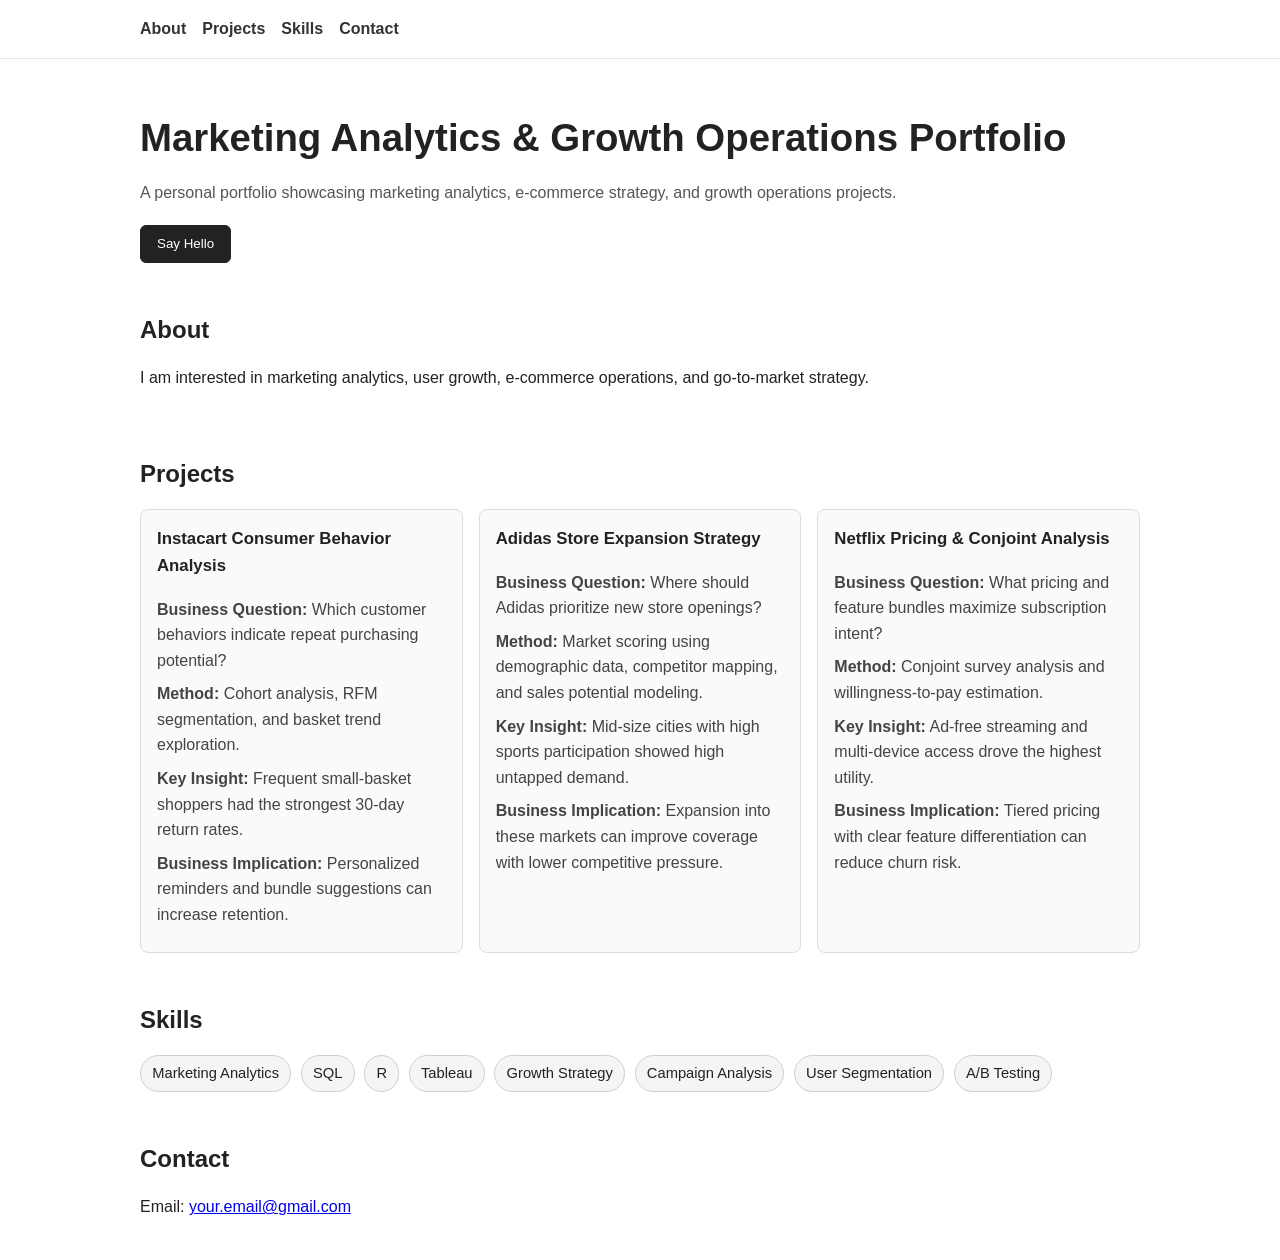
==== index.html @ 5f013a6d "Create simple personal marketing portfolio webpage" ====
<!DOCTYPE html>
<html lang="en">
  <head>
    <meta charset="UTF-8" />
    <meta name="viewport" content="width=device-width, initial-scale=1.0" />
    <title>Jessie's Marketing Portfolio</title>
    <link rel="stylesheet" href="style.css" />
  </head>
  <body>
    <!-- Top navigation bar -->
    <header class="site-header">
      <nav class="nav container">
        <a href="#about">About</a>
        <a href="#projects">Projects</a>
        <a href="#skills">Skills</a>
        <a href="#contact">Contact</a>
      </nav>
    </header>

    <main>
      <!-- Hero section: main title + subtitle -->
      <section class="hero container">
        <h1>Marketing Analytics &amp; Growth Operations Portfolio</h1>
        <p>
          A personal portfolio showcasing marketing analytics, e-commerce
          strategy, and growth operations projects.
        </p>
        <button id="thankYouBtn" type="button">Say Hello</button>
      </section>

      <!-- About section -->
      <section id="about" class="section container">
        <h2>About</h2>
        <p>
          I am interested in marketing analytics, user growth, e-commerce
          operations, and go-to-market strategy.
        </p>
      </section>

      <!-- Projects section -->
      <section id="projects" class="section container">
        <h2>Projects</h2>
        <div class="cards">
          <article class="card">
            <h3>Instacart Consumer Behavior Analysis</h3>
            <p><strong>Business Question:</strong> Which customer behaviors indicate repeat purchasing potential?</p>
            <p><strong>Method:</strong> Cohort analysis, RFM segmentation, and basket trend exploration.</p>
            <p><strong>Key Insight:</strong> Frequent small-basket shoppers had the strongest 30-day return rates.</p>
            <p><strong>Business Implication:</strong> Personalized reminders and bundle suggestions can increase retention.</p>
          </article>

          <article class="card">
            <h3>Adidas Store Expansion Strategy</h3>
            <p><strong>Business Question:</strong> Where should Adidas prioritize new store openings?</p>
            <p><strong>Method:</strong> Market scoring using demographic data, competitor mapping, and sales potential modeling.</p>
            <p><strong>Key Insight:</strong> Mid-size cities with high sports participation showed high untapped demand.</p>
            <p><strong>Business Implication:</strong> Expansion into these markets can improve coverage with lower competitive pressure.</p>
          </article>

          <article class="card">
            <h3>Netflix Pricing &amp; Conjoint Analysis</h3>
            <p><strong>Business Question:</strong> What pricing and feature bundles maximize subscription intent?</p>
            <p><strong>Method:</strong> Conjoint survey analysis and willingness-to-pay estimation.</p>
            <p><strong>Key Insight:</strong> Ad-free streaming and multi-device access drove the highest utility.</p>
            <p><strong>Business Implication:</strong> Tiered pricing with clear feature differentiation can reduce churn risk.</p>
          </article>
        </div>
      </section>

      <!-- Skills section -->
      <section id="skills" class="section container">
        <h2>Skills</h2>
        <div class="skill-tags">
          <span>Marketing Analytics</span>
          <span>SQL</span>
          <span>R</span>
          <span>Tableau</span>
          <span>Growth Strategy</span>
          <span>Campaign Analysis</span>
          <span>User Segmentation</span>
          <span>A/B Testing</span>
        </div>
      </section>

      <!-- Contact section -->
      <section id="contact" class="section container">
        <h2>Contact</h2>
        <p>Email: <a href="mailto:your.email@gmail.com">your.email@gmail.com</a></p>
      </section>
    </main>

    <script src="script.js"></script>
  </body>
</html>
---- style.css ----
/* Basic page setup */
* {
  box-sizing: border-box;
}

body {
  margin: 0;
  font-family: Arial, Helvetica, sans-serif;
  line-height: 1.6;
  color: #222;
  background-color: #ffffff;
}

.container {
  width: min(1000px, 92%);
  margin: 0 auto;
}

/* Header and navigation */
.site-header {
  border-bottom: 1px solid #e5e5e5;
  background-color: #fff;
  position: sticky;
  top: 0;
}

.nav {
  display: flex;
  gap: 1rem;
  padding: 1rem 0;
  flex-wrap: wrap;
}

.nav a {
  text-decoration: none;
  color: #333;
  font-weight: 600;
}

.nav a:hover {
  color: #000;
}

/* Hero section */
.hero {
  padding: 3rem 0 1.5rem;
}

.hero h1 {
  margin: 0 0 0.75rem;
  font-size: clamp(1.6rem, 3.2vw, 2.4rem);
}

.hero p {
  margin: 0 0 1.2rem;
  max-width: 760px;
  color: #555;
}

button {
  border: 1px solid #222;
  background-color: #222;
  color: #fff;
  padding: 0.65rem 1rem;
  cursor: pointer;
  border-radius: 6px;
}

button:hover {
  background-color: #000;
}

/* Generic section spacing */
.section {
  padding: 1.5rem 0;
}

.section h2 {
  margin-top: 0;
  margin-bottom: 1rem;
}

/* Project card layout */
.cards {
  display: grid;
  grid-template-columns: repeat(3, 1fr);
  gap: 1rem;
}

.card {
  border: 1px solid #ddd;
  border-radius: 8px;
  padding: 1rem;
  background-color: #fafafa;
}

.card h3 {
  margin-top: 0;
  font-size: 1.05rem;
}

.card p {
  margin: 0.5rem 0;
  color: #444;
}

/* Skills tags */
.skill-tags {
  display: flex;
  flex-wrap: wrap;
  gap: 0.6rem;
}

.skill-tags span {
  border: 1px solid #cfcfcf;
  border-radius: 999px;
  padding: 0.35rem 0.7rem;
  background-color: #f5f5f5;
  font-size: 0.92rem;
}

/* Mobile responsiveness */
@media (max-width: 900px) {
  .cards {
    grid-template-columns: repeat(2, 1fr);
  }
}

@media (max-width: 640px) {
  .cards {
    grid-template-columns: 1fr;
  }

  .nav {
    gap: 0.8rem;
  }
}
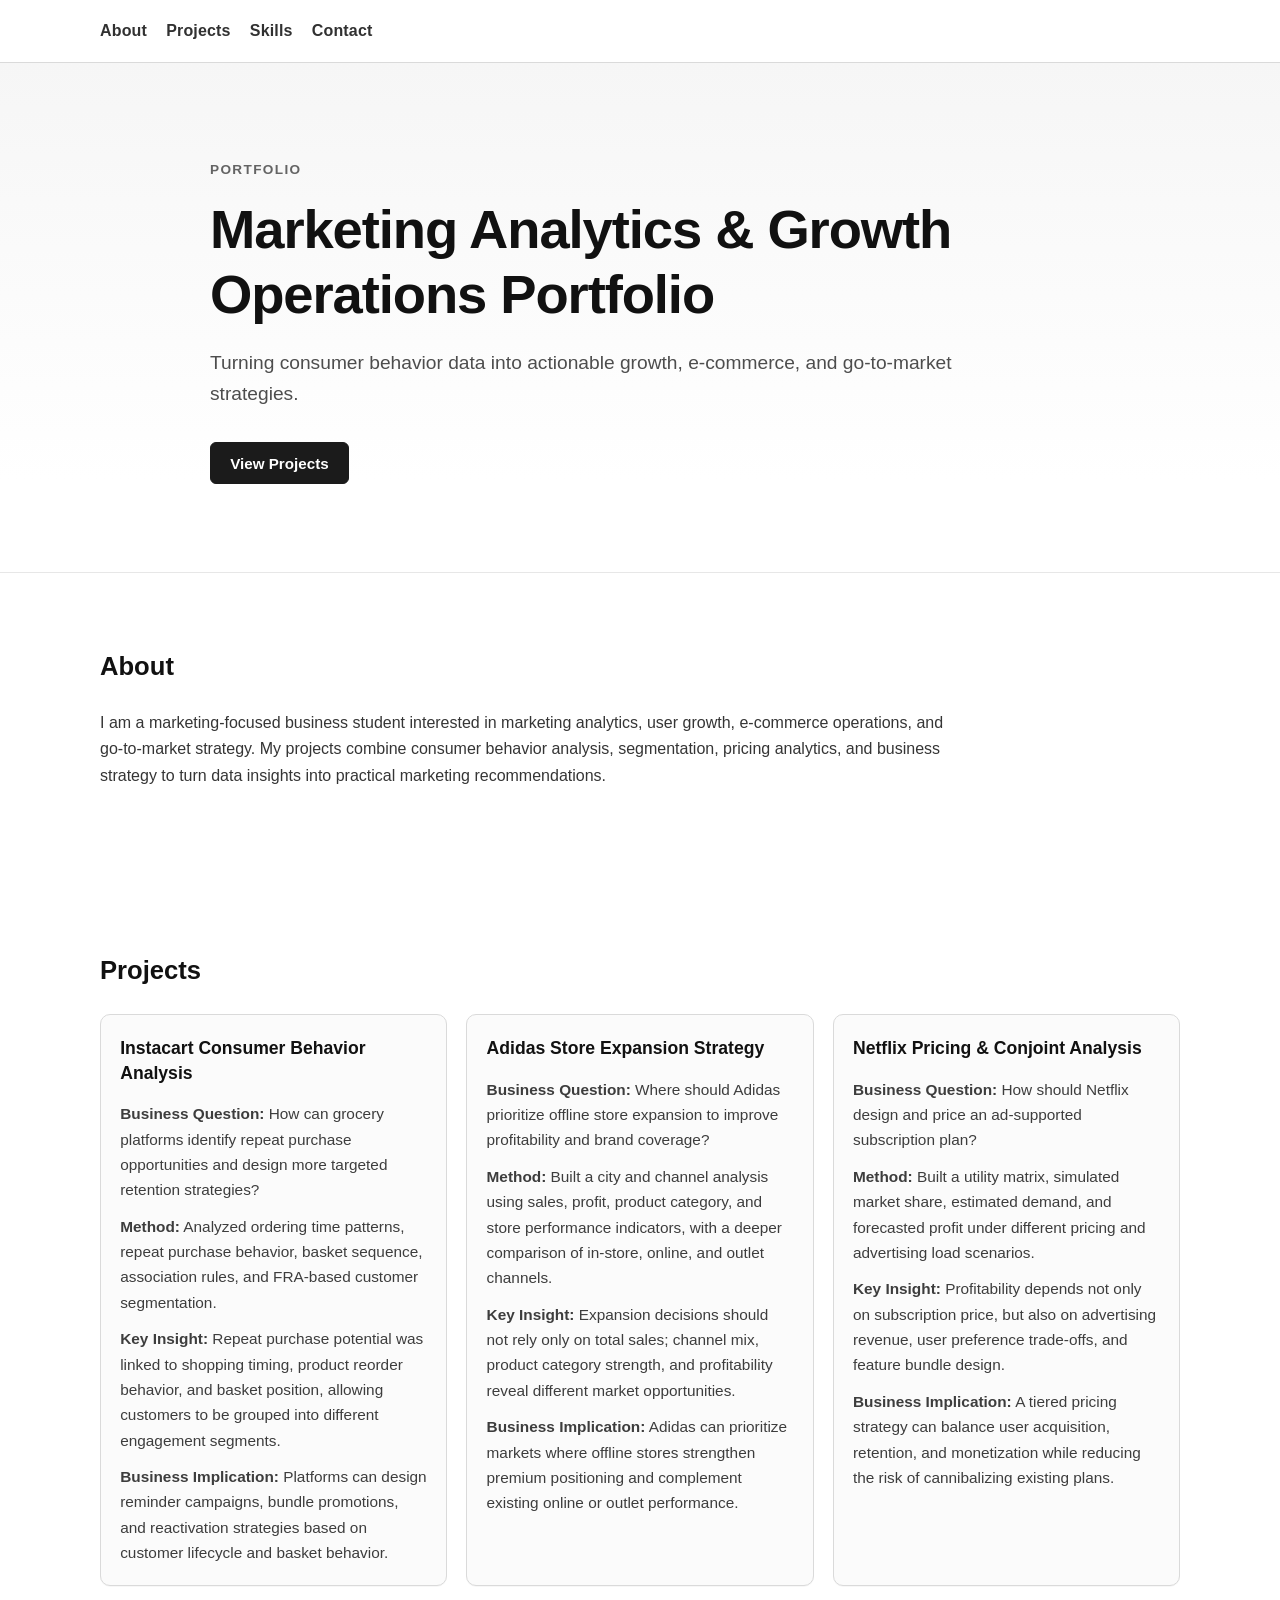
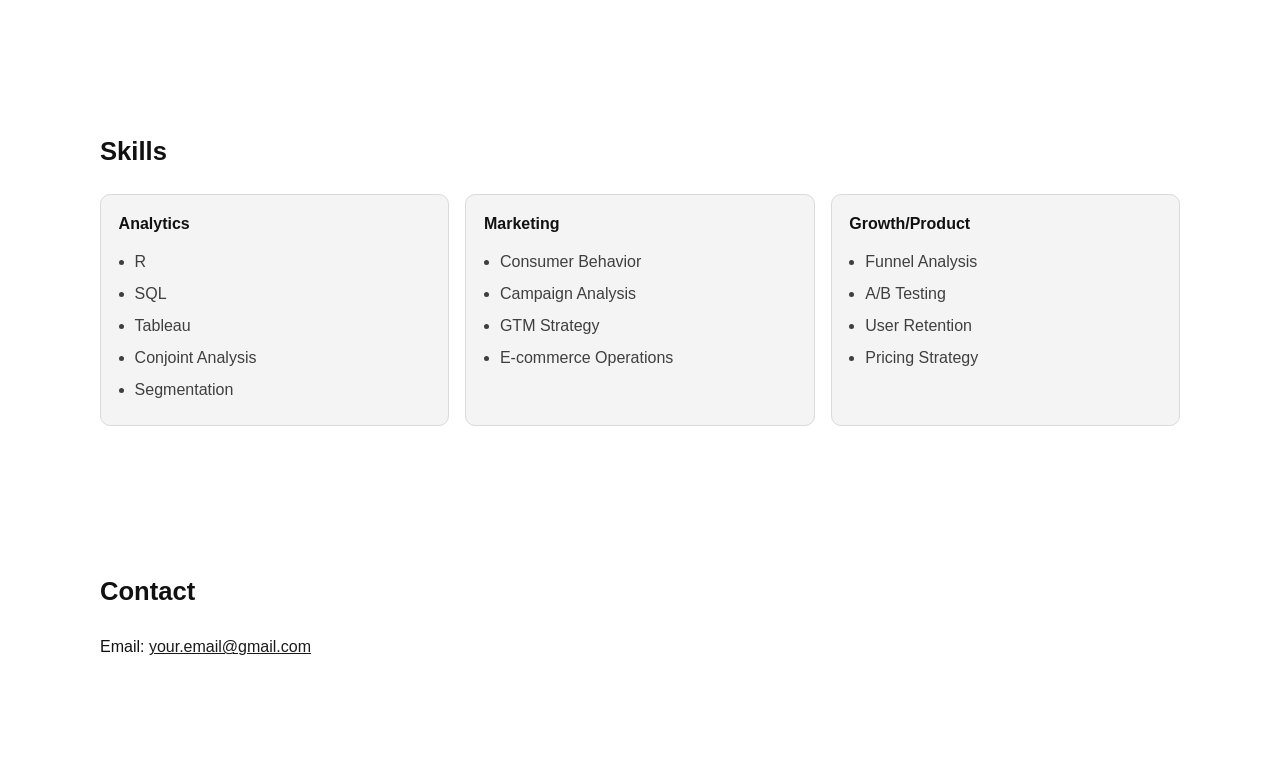
==== commit 9bf11312: "Refine portfolio content and presentation for job-ready version" ====
--- a/index.html
+++ b/index.html
@@ -7,9 +7,8 @@
     <link rel="stylesheet" href="style.css" />
   </head>
   <body>
-    <!-- Top navigation bar -->
     <header class="site-header">
-      <nav class="nav container">
+      <nav class="nav container" aria-label="Main navigation">
         <a href="#about">About</a>
         <a href="#projects">Projects</a>
         <a href="#skills">Skills</a>
@@ -18,71 +17,143 @@
     </header>
 
     <main>
-      <!-- Hero section: main title + subtitle -->
-      <section class="hero container">
-        <h1>Marketing Analytics &amp; Growth Operations Portfolio</h1>
-        <p>
-          A personal portfolio showcasing marketing analytics, e-commerce
-          strategy, and growth operations projects.
-        </p>
-        <button id="thankYouBtn" type="button">Say Hello</button>
+      <section class="hero section-surface">
+        <div class="container hero-content">
+          <p class="hero-eyebrow">Portfolio</p>
+          <h1>Marketing Analytics &amp; Growth Operations Portfolio</h1>
+          <p class="hero-subtitle">
+            Turning consumer behavior data into actionable growth, e-commerce,
+            and go-to-market strategies.
+          </p>
+          <button id="viewProjectsBtn" type="button">View Projects</button>
+        </div>
       </section>
 
-      <!-- About section -->
       <section id="about" class="section container">
         <h2>About</h2>
         <p>
-          I am interested in marketing analytics, user growth, e-commerce
-          operations, and go-to-market strategy.
+          I am a marketing-focused business student interested in marketing
+          analytics, user growth, e-commerce operations, and go-to-market
+          strategy. My projects combine consumer behavior analysis,
+          segmentation, pricing analytics, and business strategy to turn data
+          insights into practical marketing recommendations.
         </p>
       </section>
 
-      <!-- Projects section -->
       <section id="projects" class="section container">
         <h2>Projects</h2>
         <div class="cards">
           <article class="card">
             <h3>Instacart Consumer Behavior Analysis</h3>
-            <p><strong>Business Question:</strong> Which customer behaviors indicate repeat purchasing potential?</p>
-            <p><strong>Method:</strong> Cohort analysis, RFM segmentation, and basket trend exploration.</p>
-            <p><strong>Key Insight:</strong> Frequent small-basket shoppers had the strongest 30-day return rates.</p>
-            <p><strong>Business Implication:</strong> Personalized reminders and bundle suggestions can increase retention.</p>
+            <p>
+              <strong>Business Question:</strong> How can grocery platforms
+              identify repeat purchase opportunities and design more targeted
+              retention strategies?
+            </p>
+            <p>
+              <strong>Method:</strong> Analyzed ordering time patterns, repeat
+              purchase behavior, basket sequence, association rules, and
+              FRA-based customer segmentation.
+            </p>
+            <p>
+              <strong>Key Insight:</strong> Repeat purchase potential was linked
+              to shopping timing, product reorder behavior, and basket
+              position, allowing customers to be grouped into different
+              engagement segments.
+            </p>
+            <p>
+              <strong>Business Implication:</strong> Platforms can design
+              reminder campaigns, bundle promotions, and reactivation
+              strategies based on customer lifecycle and basket behavior.
+            </p>
           </article>
 
           <article class="card">
             <h3>Adidas Store Expansion Strategy</h3>
-            <p><strong>Business Question:</strong> Where should Adidas prioritize new store openings?</p>
-            <p><strong>Method:</strong> Market scoring using demographic data, competitor mapping, and sales potential modeling.</p>
-            <p><strong>Key Insight:</strong> Mid-size cities with high sports participation showed high untapped demand.</p>
-            <p><strong>Business Implication:</strong> Expansion into these markets can improve coverage with lower competitive pressure.</p>
+            <p>
+              <strong>Business Question:</strong> Where should Adidas prioritize
+              offline store expansion to improve profitability and brand
+              coverage?
+            </p>
+            <p>
+              <strong>Method:</strong> Built a city and channel analysis using
+              sales, profit, product category, and store performance
+              indicators, with a deeper comparison of in-store, online, and
+              outlet channels.
+            </p>
+            <p>
+              <strong>Key Insight:</strong> Expansion decisions should not rely
+              only on total sales; channel mix, product category strength, and
+              profitability reveal different market opportunities.
+            </p>
+            <p>
+              <strong>Business Implication:</strong> Adidas can prioritize
+              markets where offline stores strengthen premium positioning and
+              complement existing online or outlet performance.
+            </p>
           </article>
 
           <article class="card">
             <h3>Netflix Pricing &amp; Conjoint Analysis</h3>
-            <p><strong>Business Question:</strong> What pricing and feature bundles maximize subscription intent?</p>
-            <p><strong>Method:</strong> Conjoint survey analysis and willingness-to-pay estimation.</p>
-            <p><strong>Key Insight:</strong> Ad-free streaming and multi-device access drove the highest utility.</p>
-            <p><strong>Business Implication:</strong> Tiered pricing with clear feature differentiation can reduce churn risk.</p>
+            <p>
+              <strong>Business Question:</strong> How should Netflix design and
+              price an ad-supported subscription plan?
+            </p>
+            <p>
+              <strong>Method:</strong> Built a utility matrix, simulated market
+              share, estimated demand, and forecasted profit under different
+              pricing and advertising load scenarios.
+            </p>
+            <p>
+              <strong>Key Insight:</strong> Profitability depends not only on
+              subscription price, but also on advertising revenue, user
+              preference trade-offs, and feature bundle design.
+            </p>
+            <p>
+              <strong>Business Implication:</strong> A tiered pricing strategy
+              can balance user acquisition, retention, and monetization while
+              reducing the risk of cannibalizing existing plans.
+            </p>
           </article>
         </div>
       </section>
 
-      <!-- Skills section -->
       <section id="skills" class="section container">
         <h2>Skills</h2>
-        <div class="skill-tags">
-          <span>Marketing Analytics</span>
-          <span>SQL</span>
-          <span>R</span>
-          <span>Tableau</span>
-          <span>Growth Strategy</span>
-          <span>Campaign Analysis</span>
-          <span>User Segmentation</span>
-          <span>A/B Testing</span>
+        <div class="skills-grid">
+          <article class="skill-group">
+            <h3>Analytics</h3>
+            <ul>
+              <li>R</li>
+              <li>SQL</li>
+              <li>Tableau</li>
+              <li>Conjoint Analysis</li>
+              <li>Segmentation</li>
+            </ul>
+          </article>
+
+          <article class="skill-group">
+            <h3>Marketing</h3>
+            <ul>
+              <li>Consumer Behavior</li>
+              <li>Campaign Analysis</li>
+              <li>GTM Strategy</li>
+              <li>E-commerce Operations</li>
+            </ul>
+          </article>
+
+          <article class="skill-group">
+            <h3>Growth/Product</h3>
+            <ul>
+              <li>Funnel Analysis</li>
+              <li>A/B Testing</li>
+              <li>User Retention</li>
+              <li>Pricing Strategy</li>
+            </ul>
+          </article>
         </div>
       </section>
 
-      <!-- Contact section -->
       <section id="contact" class="section container">
         <h2>Contact</h2>
         <p>Email: <a href="mailto:your.email@gmail.com">your.email@gmail.com</a></p>
--- a/style.css
+++ b/style.css
@@ -1,137 +1,217 @@
-/* Basic page setup */
 * {
   box-sizing: border-box;
 }
 
+:root {
+  --text-primary: #111;
+  --text-secondary: #4d4d4d;
+  --line: #dadada;
+  --surface: #f4f4f4;
+  --surface-alt: #fbfbfb;
+}
+
+html {
+  scroll-behavior: smooth;
+}
+
 body {
   margin: 0;
-  font-family: Arial, Helvetica, sans-serif;
-  line-height: 1.6;
-  color: #222;
-  background-color: #ffffff;
+  font-family: 'Inter', 'Segoe UI', Roboto, Arial, sans-serif;
+  line-height: 1.65;
+  color: var(--text-primary);
+  background-color: #fff;
 }
 
 .container {
-  width: min(1000px, 92%);
+  width: min(1080px, 92%);
   margin: 0 auto;
 }
 
-/* Header and navigation */
 .site-header {
-  border-bottom: 1px solid #e5e5e5;
-  background-color: #fff;
+  border-bottom: 1px solid var(--line);
+  background-color: rgba(255, 255, 255, 0.96);
   position: sticky;
   top: 0;
+  z-index: 10;
+  backdrop-filter: blur(4px);
 }
 
 .nav {
   display: flex;
-  gap: 1rem;
-  padding: 1rem 0;
+  gap: 1.2rem;
+  padding: 1.1rem 0;
   flex-wrap: wrap;
 }
 
 .nav a {
   text-decoration: none;
-  color: #333;
+  color: #313131;
   font-weight: 600;
+  letter-spacing: 0.01em;
 }
 
 .nav a:hover {
   color: #000;
 }
 
-/* Hero section */
+.section {
+  padding: 4.5rem 0;
+}
+
+.section h2 {
+  margin: 0 0 1.4rem;
+  font-size: clamp(1.4rem, 2vw, 1.9rem);
+}
+
+.section-surface {
+  background: linear-gradient(180deg, #f6f6f6 0%, #ffffff 82%);
+  border-bottom: 1px solid #e7e7e7;
+}
+
 .hero {
-  padding: 3rem 0 1.5rem;
+  padding: 6rem 0 5.5rem;
+}
+
+.hero-content {
+  max-width: 860px;
+}
+
+.hero-eyebrow {
+  margin: 0 0 1rem;
+  font-size: 0.85rem;
+  text-transform: uppercase;
+  letter-spacing: 0.1em;
+  color: #646464;
+  font-weight: 700;
 }
 
 .hero h1 {
-  margin: 0 0 0.75rem;
-  font-size: clamp(1.6rem, 3.2vw, 2.4rem);
-}
-
-.hero p {
-  margin: 0 0 1.2rem;
+  margin: 0;
+  font-size: clamp(2rem, 5vw, 3.4rem);
+  line-height: 1.2;
+  letter-spacing: -0.02em;
+  max-width: 820px;
+}
+
+.hero-subtitle {
+  margin: 1.2rem 0 2rem;
   max-width: 760px;
-  color: #555;
+  color: var(--text-secondary);
+  font-size: clamp(1rem, 2vw, 1.2rem);
 }
 
 button {
-  border: 1px solid #222;
-  background-color: #222;
+  border: 1px solid #1b1b1b;
+  background-color: #1b1b1b;
   color: #fff;
-  padding: 0.65rem 1rem;
+  padding: 0.72rem 1.2rem;
   cursor: pointer;
   border-radius: 6px;
+  font-size: 0.95rem;
+  font-weight: 600;
 }
 
 button:hover {
   background-color: #000;
 }
 
-/* Generic section spacing */
-.section {
-  padding: 1.5rem 0;
-}
-
-.section h2 {
-  margin-top: 0;
-  margin-bottom: 1rem;
-}
-
-/* Project card layout */
+#about p {
+  max-width: 860px;
+  color: #353535;
+}
+
 .cards {
   display: grid;
-  grid-template-columns: repeat(3, 1fr);
+  grid-template-columns: repeat(3, minmax(0, 1fr));
+  gap: 1.2rem;
+}
+
+.card {
+  border: 1px solid var(--line);
+  border-radius: 10px;
+  padding: 1.2rem;
+  background-color: var(--surface-alt);
+  display: flex;
+  flex-direction: column;
+  gap: 0.7rem;
+  box-shadow: 0 1px 0 rgba(0, 0, 0, 0.03);
+}
+
+.card h3 {
+  margin: 0.15rem 0 0.3rem;
+  font-size: 1.1rem;
+  line-height: 1.4;
+}
+
+.card p {
+  margin: 0;
+  color: #3d3d3d;
+  font-size: 0.96rem;
+}
+
+.skills-grid {
+  display: grid;
+  grid-template-columns: repeat(3, minmax(0, 1fr));
   gap: 1rem;
 }
 
-.card {
-  border: 1px solid #ddd;
-  border-radius: 8px;
-  padding: 1rem;
-  background-color: #fafafa;
-}
-
-.card h3 {
-  margin-top: 0;
-  font-size: 1.05rem;
-}
-
-.card p {
-  margin: 0.5rem 0;
-  color: #444;
-}
-
-/* Skills tags */
-.skill-tags {
-  display: flex;
-  flex-wrap: wrap;
-  gap: 0.6rem;
-}
-
-.skill-tags span {
-  border: 1px solid #cfcfcf;
-  border-radius: 999px;
-  padding: 0.35rem 0.7rem;
-  background-color: #f5f5f5;
-  font-size: 0.92rem;
-}
-
-/* Mobile responsiveness */
-@media (max-width: 900px) {
-  .cards {
-    grid-template-columns: repeat(2, 1fr);
-  }
-}
-
-@media (max-width: 640px) {
-  .cards {
+.skill-group {
+  border: 1px solid var(--line);
+  background-color: var(--surface);
+  border-radius: 10px;
+  padding: 1rem 1.1rem;
+}
+
+.skill-group h3 {
+  margin: 0 0 0.7rem;
+  font-size: 1rem;
+}
+
+.skill-group ul {
+  margin: 0;
+  padding-left: 1rem;
+  color: #3f3f3f;
+}
+
+.skill-group li {
+  margin-bottom: 0.35rem;
+}
+
+#contact {
+  padding-bottom: 5rem;
+}
+
+#contact a {
+  color: #1a1a1a;
+}
+
+@media (max-width: 980px) {
+  .cards,
+  .skills-grid {
+    grid-template-columns: repeat(2, minmax(0, 1fr));
+  }
+
+  .hero {
+    padding-top: 5rem;
+  }
+}
+
+@media (max-width: 680px) {
+  .section {
+    padding: 3.4rem 0;
+  }
+
+  .hero {
+    padding: 4.2rem 0 3.8rem;
+  }
+
+  .cards,
+  .skills-grid {
     grid-template-columns: 1fr;
   }
 
   .nav {
-    gap: 0.8rem;
-  }
-}
+    gap: 0.85rem;
+    padding: 0.9rem 0;
+  }
+}
